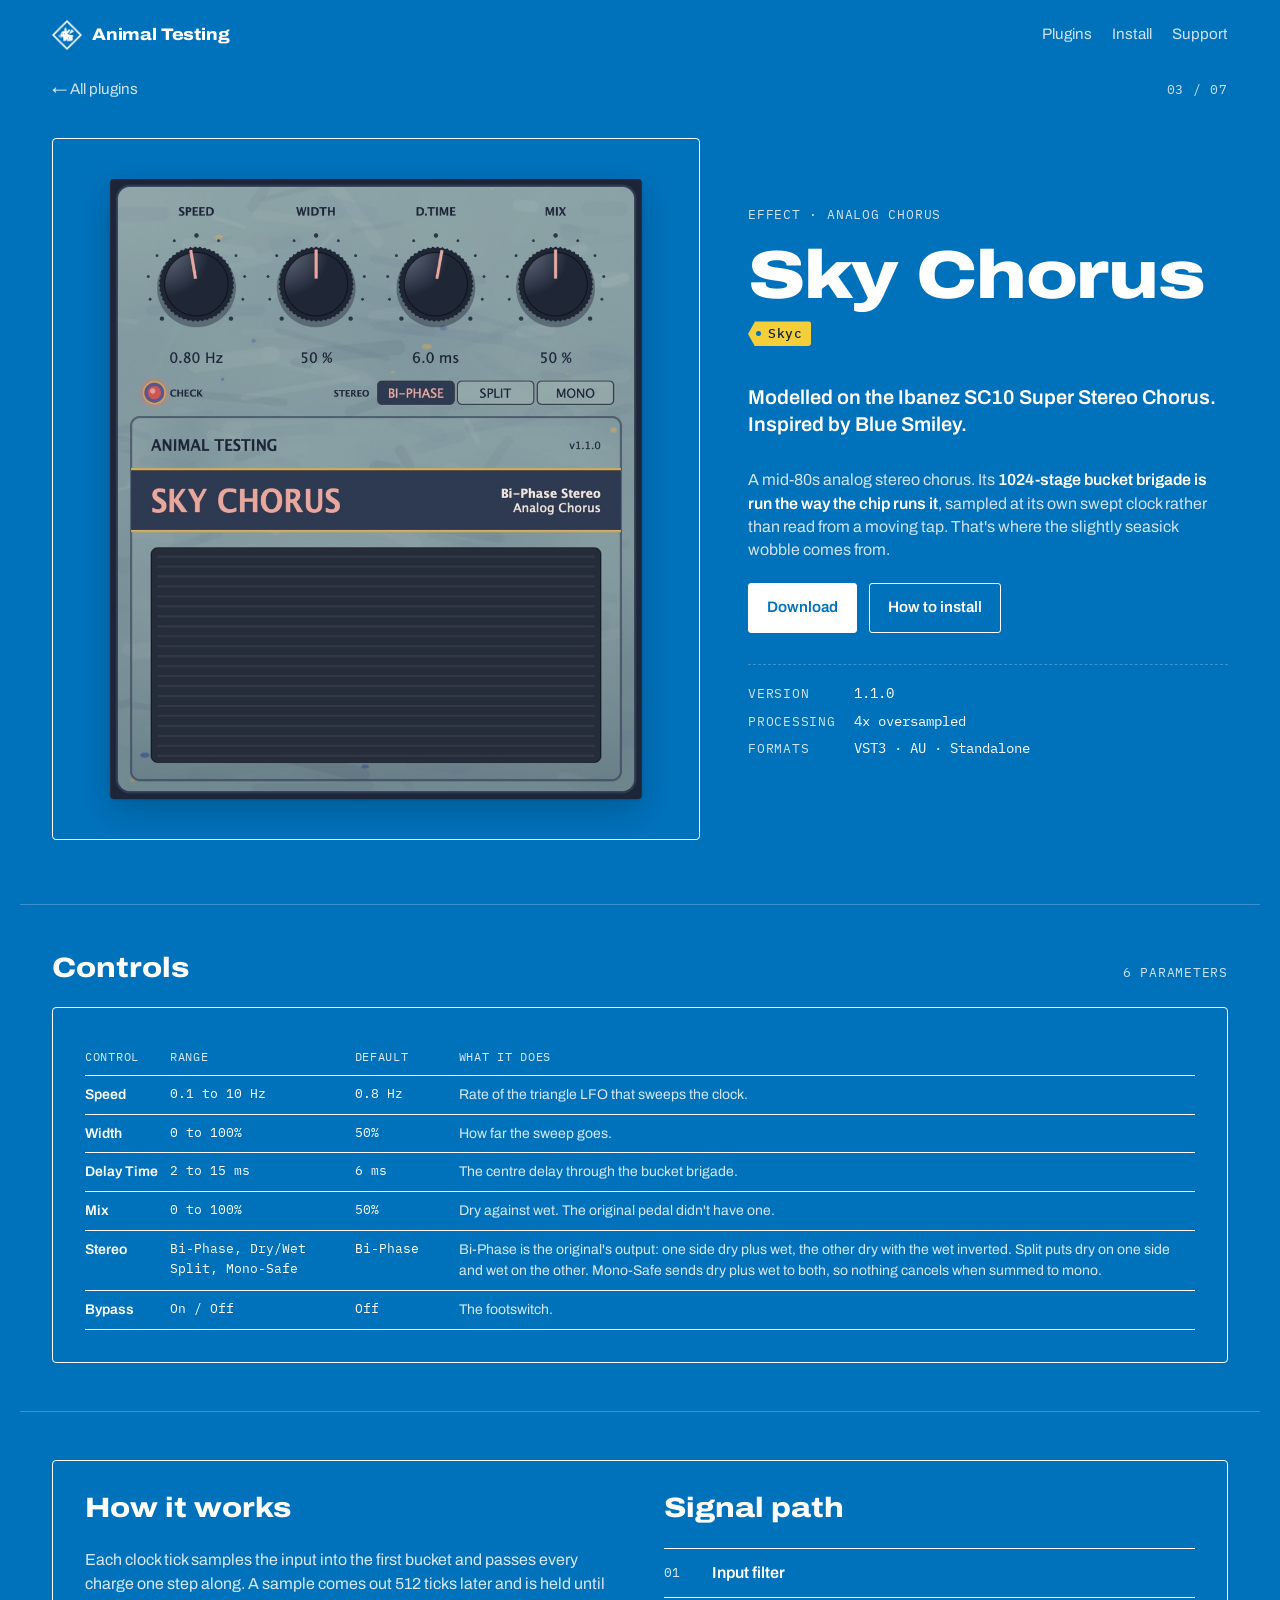
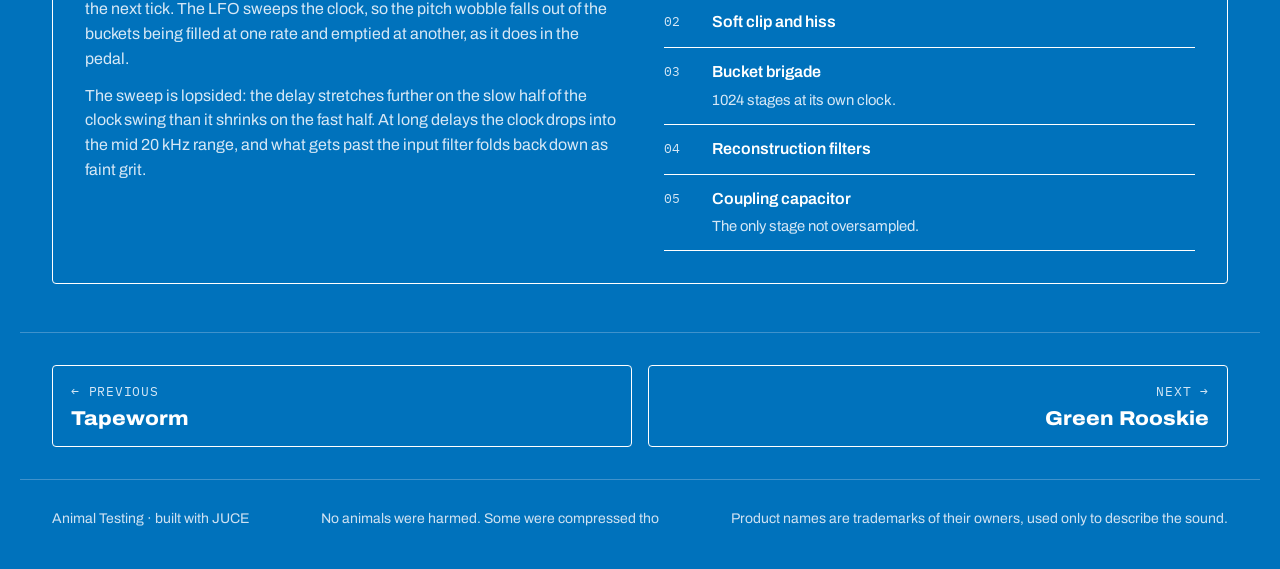
==== site/bird-chorus/index.html @ c9ccf4dd "Website: blue cards with white text and white outlines" ====
<!doctype html>
<html lang="en">
<head>
<meta charset="utf-8">
<meta name="viewport" content="width=device-width, initial-scale=1, viewport-fit=cover">
<title>Sky Chorus · Animal Testing</title>
<meta name="description" content="AT Sky Chorus: Modelled on the Ibanez SC10 Super Stereo Chorus. Inspired by Blue Smiley. VST3 · AU · Standalone for macOS and Windows.">
<meta name="theme-color" content="#0072bc">
<link rel="preconnect" href="https://fonts.googleapis.com">
<link rel="preconnect" href="https://fonts.gstatic.com" crossorigin>
<link rel="stylesheet" href="https://fonts.googleapis.com/css2?family=Archivo:wdth,wght@62..125,400..900&family=IBM+Plex+Mono:wght@400;500&display=swap">
<link rel="stylesheet" href="../style.css">
</head>
<body>

<div class="wrap top">
  <a class="wordmark" href="../">
    <span class="mark" aria-hidden="true"></span>
    Animal Testing
  </a>
  <nav aria-label="Site">
    <a href="../#plugins">Plugins</a>
    <a href="../#install">Install</a>
    <a href="../support/">Support</a>
  </nav>
</div>

<div class="wrap crumbs">
  <a href="../#plugins">← All plugins</a>
  <span class="label">03 / 07</span>
</div>

<main>
<header class="wrap plug-hero">
  <div class="plug-shot"><img src="../img/skychorus.jpg" alt="AT Sky Chorus pedal"></div>
  <div class="plug-intro">
    <span class="label">Effect · Analog chorus</span>
    <div class="title-row"><h1>Sky Chorus</h1><span class="tag" title="Plugin code">Skyc</span></div>
    <p class="desc">Modelled on the Ibanez SC10 Super Stereo Chorus. Inspired by Blue Smiley.</p>
    <p class="lede">A mid-80s analog stereo chorus. Its <strong>1024-stage bucket brigade is run the way the chip runs it</strong>, sampled at its own swept clock rather than read from a moving tap. That's where the slightly seasick wobble comes from.</p>
    <div class="actions">
      <a class="btn primary" href="https://github.com/DoveCharles/AnimalTestingVST/releases/latest">Download</a>
      <a class="btn ghost" href="../#install">How to install</a>
    </div>
    <dl class="ledger" aria-label="At a glance">
      <dt>Version</dt><dd>1.1.0</dd>
      <dt>Processing</dt><dd>4x oversampled</dd>
      <dt>Formats</dt><dd>VST3 · AU · Standalone</dd>
    </dl>
  </div>
</header>

<section class="wrap plug-section" aria-labelledby="controls-title">
  <div class="section-head">
    <h2 id="controls-title">Controls</h2>
    <span class="label">6 parameters</span>
  </div>
  <div class="table-scroll plug-panel">
    <table class="controls">
      <thead><tr><th>Control</th><th>Range</th><th>Default</th><th>What it does</th></tr></thead>
      <tbody>
        <tr><td>Speed</td><td class="val">0.1 to 10 Hz</td><td class="val">0.8 Hz</td><td>Rate of the triangle LFO that sweeps the clock.</td></tr>
        <tr><td>Width</td><td class="val">0 to 100%</td><td class="val">50%</td><td>How far the sweep goes.</td></tr>
        <tr><td>Delay Time</td><td class="val">2 to 15 ms</td><td class="val">6 ms</td><td>The centre delay through the bucket brigade.</td></tr>
        <tr><td>Mix</td><td class="val">0 to 100%</td><td class="val">50%</td><td>Dry against wet. The original pedal didn't have one.</td></tr>
        <tr><td>Stereo</td><td class="val">Bi-Phase, Dry/Wet Split, Mono-Safe</td><td class="val">Bi-Phase</td><td>Bi-Phase is the original's output: one side dry plus wet, the other dry with the wet inverted. Split puts dry on one side and wet on the other. Mono-Safe sends dry plus wet to both, so nothing cancels when summed to mono.</td></tr>
        <tr><td>Bypass</td><td class="val">On / Off</td><td class="val">Off</td><td>The footswitch.</td></tr>
      </tbody>
    </table>
  </div>
</section>

<section class="wrap plug-section" aria-labelledby="how-title">
  <div class="inside plug-panel">
    <div>
      <div class="section-head"><h2 id="how-title">How it works</h2></div>
      <p>Each clock tick samples the input into the first bucket and passes every charge one step along. A sample comes out 512 ticks later and is held until the next tick. The LFO sweeps the clock, so the pitch wobble falls out of the buckets being filled at one rate and emptied at another, as it does in the pedal.</p>
      <p>The sweep is lopsided: the delay stretches further on the slow half of the clock swing than it shrinks on the fast half. At long delays the clock drops into the mid 20 kHz range, and what gets past the input filter folds back down as faint grit.</p>
    </div>
    <div>
      <div class="section-head"><h2>Signal path</h2></div>
      <ol class="chain">
        <li><b>Input filter</b></li>
        <li><b>Soft clip and hiss</b></li>
        <li><b>Bucket brigade</b><span>1024 stages at its own clock.</span></li>
        <li><b>Reconstruction filters</b></li>
        <li><b>Coupling capacitor</b><span>The only stage not oversampled.</span></li>
      </ol>
    </div>
  </div>
</section>
</main>

<nav class="wrap pager" aria-label="More plugins">
  <a class="prev" href="../tapeworm/"><span class="label">← Previous</span><strong>Tapeworm</strong></a>
  <a class="next" href="../green-rooskie/"><span class="label">Next →</span><strong>Green Rooskie</strong></a>
</nav>

<footer class="wrap page-foot">
  <span>Animal Testing · built with JUCE</span>
  <span>No animals were harmed. Some were compressed tho</span>
  <span>Product names are trademarks of their owners, used only to describe the sound.</span>
</footer>
</body>
</html>
---- site/style.css ----
/* Layout: a specimen catalogue. Left-set masthead, a sticky filter rail, then a grid of tagged
   specimen cards (the editor in a well, the plugin code on a punched tag), then install notes. */
:root {
  /* Road-sign blue with white lettering, after the band's sign. One scheme in light and dark. */
  --paper: #0072bc;
  --card: #0066a9;
  --well: #00548c;
  --ink: #ffffff;
  --muted: #cfe2f2;
  --line: #3f92cc;
  --tag: #f4cf3a;
  --tag-ink: #0d2233;
  --focus: #ffd84a;

  /* Cards are outlined in white on the same blue, like the panels of a road sign */
  --night-card: #0072bc;
  --night-well: #0072bc;
  --night-ink: #ffffff;
  --night-muted: #d6e8f6;
  --night-line: #ffffff;

  --display: "Archivo", "Helvetica Neue", Arial, sans-serif;
  --body: "Archivo", "Helvetica Neue", Arial, sans-serif;
  --mono: "IBM Plex Mono", ui-monospace, "SF Mono", Menlo, monospace;

  --step--1: 0.8125rem;
  --step-0: 1rem;
  --step-1: 1.25rem;
  --step-2: 1.75rem;
  --step-3: clamp(2.5rem, 7vw, 5.5rem);

  --max: 1240px;
  color-scheme: dark;
}
*, *::before, *::after { box-sizing: border-box; }
html { scroll-behavior: smooth; }
@media (prefers-reduced-motion: reduce) { html { scroll-behavior: auto; } * { transition: none !important; } }
body {
  margin: 0;
  background: var(--paper);
  color: var(--ink);
  font: 400 var(--step-0)/1.55 var(--body);
  -webkit-font-smoothing: antialiased;
}
body::before {
  content: ""; position: fixed; inset: 0 0 auto; height: env(safe-area-inset-top, 0px);
  z-index: 10; background: var(--paper);
}
img { max-width: 100%; display: block; }
a { color: inherit; }
:focus-visible { outline: 2px solid var(--focus); outline-offset: 3px; border-radius: 2px; }
h1, h2, h3 { text-wrap: balance; margin: 0; }
p { margin: 0; }

.wrap {
  max-width: var(--max);
  margin: 0 auto;
  padding-left: max(16px, env(safe-area-inset-left, 0px));
  padding-right: max(16px, env(safe-area-inset-right, 0px));
}
@media (min-width: 700px) {
  .wrap { padding-left: max(32px, env(safe-area-inset-left, 0px)); padding-right: max(32px, env(safe-area-inset-right, 0px)); }
}

.mono { font-family: var(--mono); }
.label {
  font-family: var(--mono); font-size: var(--step--1); letter-spacing: 0.06em;
  text-transform: uppercase; color: var(--muted);
}

/* Masthead */
.top { padding-block: 20px; display: flex; align-items: center; justify-content: space-between; gap: 16px; flex-wrap: wrap; }
.wordmark {
  font-family: var(--display); font-weight: 800; font-stretch: 112%;
  letter-spacing: -0.01em; text-decoration: none; font-size: 1.05rem;
  display: inline-flex; align-items: center; gap: 10px;
}
/* The band symbol: a white-on-clear PNG used as a mask, so it takes the ink colour in either theme */
.wordmark .mark {
  width: 30px; height: 30px; flex: none; background: currentColor;
  -webkit-mask: url(img/symbol.png) center / contain no-repeat; mask: url(img/symbol.png) center / contain no-repeat;
}
.top nav { display: flex; gap: 20px; font-size: 0.95rem; }
.top nav a { text-decoration: none; color: var(--muted); }
.top nav a:hover { color: var(--ink); }

.hero { padding-block: 48px 40px; display: grid; gap: 28px; border-bottom: 1px solid var(--line); }
@media (min-width: 900px) { .hero { grid-template-columns: 1fr 340px; align-items: end; padding-block: 72px 48px; } }
.hero h1 {
  font-family: var(--display); font-size: var(--step-3); line-height: 0.92;
  font-weight: 850; font-stretch: 125%; letter-spacing: -0.02em;
}
.hero h1 span { display: block; font-stretch: 62%; font-weight: 500; letter-spacing: 0; }
.hero .lede { margin-top: 24px; max-width: 34em; font-size: var(--step-1); line-height: 1.45; color: var(--muted); }
.hero .lede strong { color: var(--ink); font-weight: 600; }
.actions { display: flex; flex-wrap: wrap; gap: 12px; margin-top: 28px; }
.btn {
  display: inline-flex; align-items: center; gap: 8px; padding: 12px 18px; border-radius: 3px;
  font-weight: 600; text-decoration: none; border: 1px solid var(--ink); font-size: 0.95rem;
}
.btn.primary { background: var(--ink); color: var(--paper); }
.btn.primary:hover { background: transparent; color: var(--ink); }
.btn.ghost:hover { background: var(--ink); color: var(--paper); }

.ledger { display: grid; grid-template-columns: auto 1fr; gap: 6px 18px; font-family: var(--mono); font-size: 0.85rem; align-self: end; }
.ledger dt { color: var(--muted); text-transform: uppercase; letter-spacing: 0.06em; font-size: var(--step--1); padding-top: 1px; }
.ledger dd { margin: 0; font-variant-numeric: tabular-nums; }

/* Filter rail */
.rail {
  position: sticky; top: env(safe-area-inset-top, 0px); z-index: 5;
  background: var(--paper); border-bottom: 1px solid var(--line);
}
.rail .wrap { display: flex; align-items: center; gap: 8px; padding-block: 12px; overflow-x: auto; scrollbar-width: none; }
.rail .wrap::-webkit-scrollbar { display: none; }
.chip {
  flex: none; font: 500 0.875rem/1 var(--body); color: var(--ink); background: transparent;
  border: 1px solid var(--line); border-radius: 999px; padding: 8px 14px; cursor: pointer;
}
.chip:hover { border-color: var(--ink); }
.chip[aria-pressed="true"] { background: var(--ink); color: var(--paper); border-color: var(--ink); }
.chip .n { font-family: var(--mono); font-size: 0.75rem; opacity: 0.6; margin-left: 4px; }

/* Catalogue */
.catalogue { padding-block: 40px 72px; }
.grid { display: grid; gap: 20px; grid-template-columns: repeat(auto-fill, minmax(min(100%, 340px), 1fr)); }

.specimen {
  position: relative; background: var(--card); border: 1px solid var(--line); border-radius: 4px;
  display: flex; flex-direction: column; min-width: 0; overflow: hidden;
}
.specimen .shot {
  background: var(--well); aspect-ratio: 16 / 10; max-width: 100%;
  display: flex; align-items: center; justify-content: center; padding: 18px; border-bottom: 1px solid var(--line);
}
.specimen .shot img {
  max-width: 100%; max-height: 100%; width: auto; height: auto; min-height: 0; border-radius: 3px;
  box-shadow: 0 1px 2px rgb(0 0 0 / 0.18), 0 8px 24px rgb(0 0 0 / 0.16);
}
.specimen .body { padding: 18px 20px 20px; display: flex; flex-direction: column; gap: 12px; flex: 1; }
.specimen header { display: flex; align-items: flex-start; justify-content: space-between; gap: 12px; }
.specimen h3 { font-family: var(--display); font-weight: 800; font-stretch: 110%; font-size: var(--step-1); line-height: 1.15; }
.specimen h3 small { display: block; font-family: var(--mono); font-weight: 400; font-stretch: 100%; font-size: var(--step--1); color: var(--muted); letter-spacing: 0.04em; margin-top: 4px; text-transform: uppercase; }

/* The punched specimen tag carrying the plugin's four-letter code */
.tag {
  flex: none; position: relative; background: var(--tag); color: var(--tag-ink);
  font: 500 0.8125rem/1 var(--mono); letter-spacing: 0.04em;
  padding: 6px 9px 6px 20px; border-radius: 2px 3px 3px 2px;
  clip-path: polygon(7px 0, 100% 0, 100% 100%, 7px 100%, 0 50%);
}
.tag::before {
  content: ""; position: absolute; left: 8px; top: 50%; width: 5px; height: 5px; margin-top: -2.5px;
  border-radius: 50%; background: var(--card);
}

.specimen .what { color: var(--ink); }
/* The whole card links to the plugin's page through its title */
.specimen h3 a { text-decoration: none; }
.specimen h3 a::after { content: ""; position: absolute; inset: 0; z-index: 1; }
.specimen h3 a:focus-visible { outline: none; }
.specimen:has(h3 a:focus-visible) { outline: 2px solid var(--focus); outline-offset: 3px; }
.specimen:hover { border-color: var(--ink); }
.specimen:hover h3 a { text-decoration: underline; text-underline-offset: 3px; text-decoration-thickness: 2px; }
.specimen .more { font-family: var(--mono); font-size: 0.75rem; color: var(--ink); margin-left: auto; }
.specimen ul { margin: 0; padding: 0; list-style: none; display: grid; gap: 6px; font-size: 0.9rem; color: var(--muted); }
.specimen li { padding-left: 16px; position: relative; }
.specimen li::before { content: ""; position: absolute; left: 0; top: 0.7em; width: 7px; height: 1px; background: var(--muted); }
.specimen footer {
  margin-top: auto; padding-top: 12px; border-top: 1px dashed var(--line);
  display: flex; flex-wrap: wrap; gap: 4px 16px; font-family: var(--mono); font-size: 0.75rem; color: var(--muted);
  font-variant-numeric: tabular-nums;
}
.empty { color: var(--muted); padding-block: 40px; }

/* Install */
.section-head { display: flex; align-items: baseline; justify-content: space-between; gap: 16px; flex-wrap: wrap; margin-bottom: 24px; }
.section-head h2 { font-family: var(--display); font-weight: 800; font-stretch: 115%; font-size: var(--step-2); line-height: 1.1; }
.install { border-top: 1px solid var(--line); padding-block: 56px 72px; }
.steps { display: grid; gap: 28px; }
@media (min-width: 900px) { .steps { grid-template-columns: repeat(3, 1fr); gap: 32px; } }
.step { display: grid; gap: 10px; align-content: start; min-width: 0; }
.step h3 { font-size: 1.05rem; font-weight: 700; display: flex; gap: 10px; align-items: baseline; }
.step h3 .mono { font-size: 0.8rem; color: var(--muted); font-weight: 400; }
.step p { color: var(--muted); max-width: 38em; }
.step p strong { color: var(--ink); font-weight: 600; }

.table-scroll { overflow-x: auto; }
table { border-collapse: collapse; width: 100%; font-size: 0.875rem; }
th, td { text-align: left; padding: 8px 12px 8px 0; border-bottom: 1px solid var(--line); vertical-align: top; }
th { font-family: var(--mono); font-weight: 400; font-size: 0.75rem; letter-spacing: 0.06em; text-transform: uppercase; color: var(--muted); }
td code, .cmd code { font-family: var(--mono); font-size: 0.8125rem; word-break: break-all; }

.cmd {
  display: flex; align-items: stretch; border: 1px solid var(--line); border-radius: 3px; background: var(--card); min-width: 0;
}
.cmd code { flex: 1; padding: 10px 12px; overflow-x: auto; white-space: nowrap; word-break: normal; min-width: 0; }
.cmd button {
  flex: none; border: 0; border-left: 1px solid var(--line); background: transparent; color: var(--ink);
  font: 500 0.8125rem var(--body); padding: 0 14px; cursor: pointer;
}
.cmd button:hover { background: var(--well); }

.page-foot { border-top: 1px solid var(--line); padding-block: 28px 40px; display: flex; flex-wrap: wrap; gap: 8px 24px; justify-content: space-between; color: var(--muted); font-size: 0.875rem; }

/* Plugin pages: the editor large in a well beside the name, controls as a table, then how it works */
.crumbs { display: flex; justify-content: space-between; align-items: baseline; gap: 16px; padding-block: 8px 0; }
.crumbs a { color: var(--muted); text-decoration: none; font-size: 0.95rem; }
.crumbs a:hover { color: var(--ink); }

.plug-hero { display: grid; gap: 32px; padding-block: 28px 48px; border-bottom: 1px solid var(--line); }
@media (min-width: 960px) { .plug-hero { grid-template-columns: minmax(0, 1.35fr) minmax(0, 1fr); gap: 48px; align-items: center; padding-block: 36px 64px; } }
.plug-shot {
  background: var(--well); border: 1px solid var(--line); border-radius: 4px; padding: clamp(16px, 4vw, 40px);
  display: flex; align-items: center; justify-content: center; min-width: 0;
}
.plug-shot img {
  max-width: 100%; max-height: min(70vh, 620px); width: auto; height: auto; border-radius: 4px;
  box-shadow: 0 1px 2px rgb(0 0 0 / 0.18), 0 12px 36px rgb(0 0 0 / 0.2);
}
.plug-intro { display: grid; gap: 18px; align-content: start; min-width: 0; }
.plug-intro .title-row { display: flex; align-items: center; gap: 14px; flex-wrap: wrap; }
.plug-intro h1 {
  font-family: var(--display); font-size: clamp(2.5rem, 6vw, 4.25rem); line-height: 0.95;
  font-weight: 850; font-stretch: 120%; letter-spacing: -0.02em;
}
.plug-intro .tag::before { background: var(--paper); }
.plug-intro .desc { font-size: var(--step-1); line-height: 1.35; font-weight: 600; max-width: 30em; margin-top: 20px; }
.plug-intro .lede { margin-top: 12px; font-size: 1rem; line-height: 1.45; color: var(--muted); max-width: 32em; }
.plug-intro .lede strong { color: var(--ink); font-weight: 600; }
.plug-intro .actions { margin-top: 4px; }
.plug-intro .ledger { padding-top: 18px; border-top: 1px dashed var(--line); }

.plug-section { padding-block: 48px; border-bottom: 1px solid var(--line); }
.controls td:first-child { font-weight: 600; white-space: nowrap; }
.controls td.val { font-family: var(--mono); font-size: 0.8125rem; font-variant-numeric: tabular-nums; }
.controls td:last-child { color: var(--muted); min-width: 16em; }
.controls td.val { min-width: 8em; }
@media (max-width: 640px) {
  .controls thead { display: none; }
  .controls, .controls tbody, .controls tr, .controls td { display: block; }
  .controls tr { display: grid; grid-template-columns: auto auto 1fr; column-gap: 12px; padding: 12px 0; border-bottom: 1px solid var(--line); }
  .controls td { border: 0; padding: 0; min-width: 0 !important; }
  .controls td:first-child { grid-column: 1 / -1; margin-bottom: 4px; }
  .controls td.val + td.val::before { content: "default "; color: var(--muted); }
  .controls td:last-child { grid-column: 1 / -1; margin-top: 6px; }
}

.inside { display: grid; gap: 28px; }
@media (min-width: 900px) { .inside { grid-template-columns: minmax(0, 1fr) minmax(0, 1fr); gap: 48px; } }
.inside p { color: var(--muted); max-width: 38em; }
.inside p + p { margin-top: 12px; }
.chain { margin: 0; padding: 0; list-style: none; display: grid; gap: 0; counter-reset: stage; }
.chain li {
  counter-increment: stage; display: grid; grid-template-columns: 2.25em 1fr; gap: 4px 12px;
  padding: 12px 0; border-top: 1px solid var(--line);
}
.chain li:last-child { border-bottom: 1px solid var(--line); }
.chain li::before { content: counter(stage, decimal-leading-zero); font-family: var(--mono); font-size: 0.8125rem; color: var(--muted); padding-top: 2px; }
.chain b { font-weight: 600; }
.chain span { grid-column: 2; color: var(--muted); font-size: 0.925rem; }

.pager { display: grid; grid-template-columns: 1fr 1fr; gap: 16px; padding-block: 32px; }
.pager a {
  display: grid; gap: 4px; padding: 16px 18px; border: 1px solid var(--line); border-radius: 4px;
  text-decoration: none; background: var(--card); min-width: 0;
}
.pager a:hover { border-color: var(--ink); }
.pager a.next { text-align: right; grid-column: 2; }
.pager strong { font-family: var(--display); font-weight: 800; font-stretch: 110%; font-size: var(--step-1); line-height: 1.15; }

/* Dark surfaces: same tokens, night values, so everything inside them reads quietly */
.specimen, .plug-shot, .pager a, .cmd, .plug-panel {
  --card: var(--night-card); --well: var(--night-well); --ink: var(--night-ink);
  --muted: var(--night-muted); --line: var(--night-line); --paper: var(--night-card);
  color: var(--ink);
}
.plug-shot { background: var(--night-well); border-color: var(--night-line); }
.plug-panel { background: var(--night-card); border: 1px solid var(--night-line); border-radius: 4px; padding: clamp(16px, 3vw, 32px); }
.specimen:hover { border-color: var(--tag); }


/* Hero formats: one panel per platform, formats as chips */
.platforms { display: grid; grid-template-columns: 1fr 1fr; gap: 12px; align-self: end; }
.platform { border: 1px solid var(--line); border-radius: 4px; padding: 16px; }
.platform h2 { font-family: var(--display); font-size: var(--step-1); font-weight: 800; font-stretch: 110%; line-height: 1.1; }
.platform p { margin: 12px 0 0; color: var(--muted); font-size: var(--step--1); line-height: 1.4; }
.fmts { list-style: none; margin: 12px 0 0; padding: 0; display: flex; flex-wrap: wrap; gap: 6px; }
.fmts li { font-family: var(--mono); font-size: var(--step--1); padding: 3px 8px; border-radius: 3px; background: var(--ink); color: var(--paper); font-weight: 500; }
@media (max-width: 380px) { .platforms { grid-template-columns: 1fr; } }

.top nav a[aria-current="page"] { color: var(--ink); }

/* Support page */
.support-hero { grid-template-columns: 1fr; }
.support-hero .lede { color: var(--ink); max-width: 36em; }
.name-note { margin: 16px 0 0; max-width: 36em; color: var(--muted); }
.anon { font-family: var(--mono); }
.support-list { padding-block: 48px 64px; }
.donors { list-style: none; margin: 0; padding: 0; counter-reset: rank; }
.donors li {
  counter-increment: rank; display: grid; grid-template-columns: 3ch 2em 1fr auto; align-items: center;
  gap: 12px; padding: 12px 0; border-bottom: 1px solid var(--line);
}
.donors li:last-child { border-bottom: 0; }
.donors li::before { content: counter(rank); font-family: var(--mono); color: var(--muted); font-size: var(--step--1); text-align: right; }
.donors .emoji { font-size: 1.5rem; line-height: 1; text-align: center; }
.donors .who { font-weight: 600; overflow-wrap: anywhere; }
.donors .animal { color: var(--muted); text-align: right; }
.donors-empty { margin: 0; color: var(--muted); }
@media (max-width: 520px) {
  .donors li { grid-template-columns: 3ch 2em 1fr; }
  .donors .animal { grid-column: 3; text-align: left; margin-top: -8px; font-size: var(--step--1); }
}
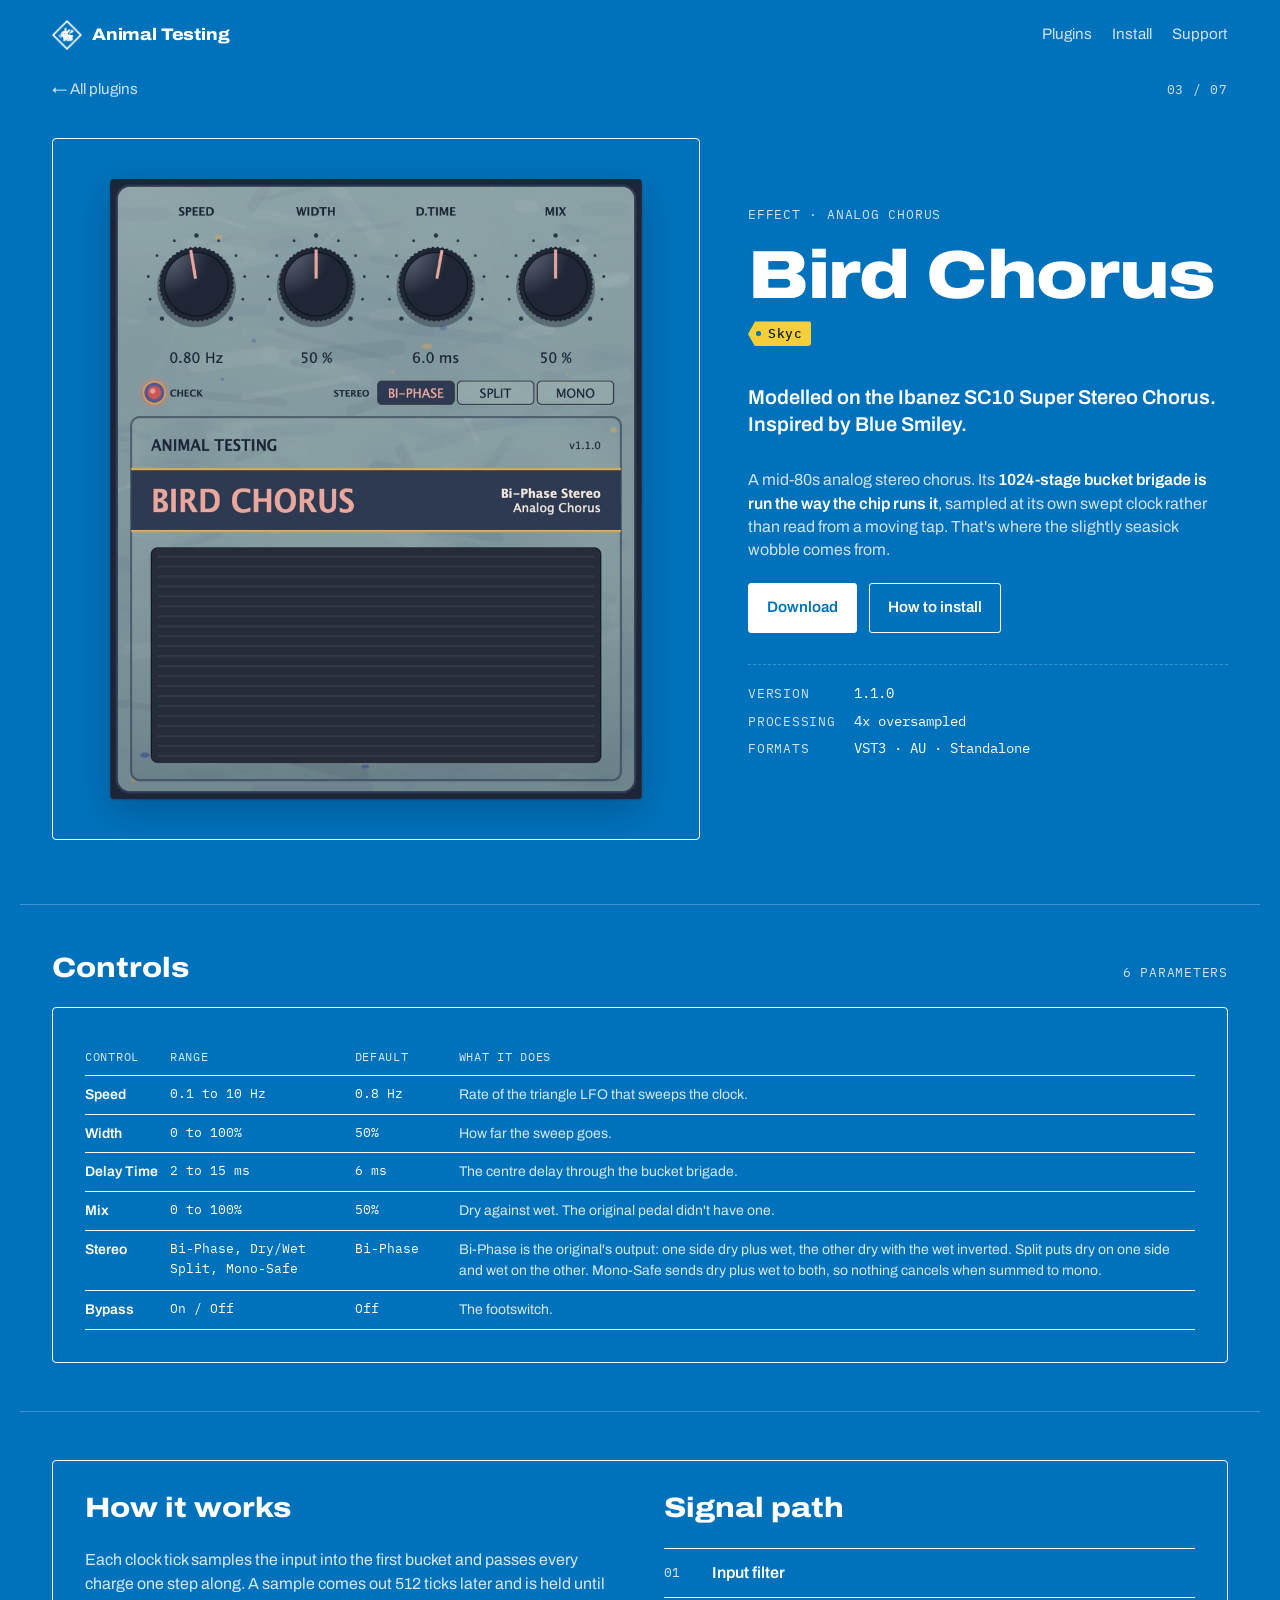
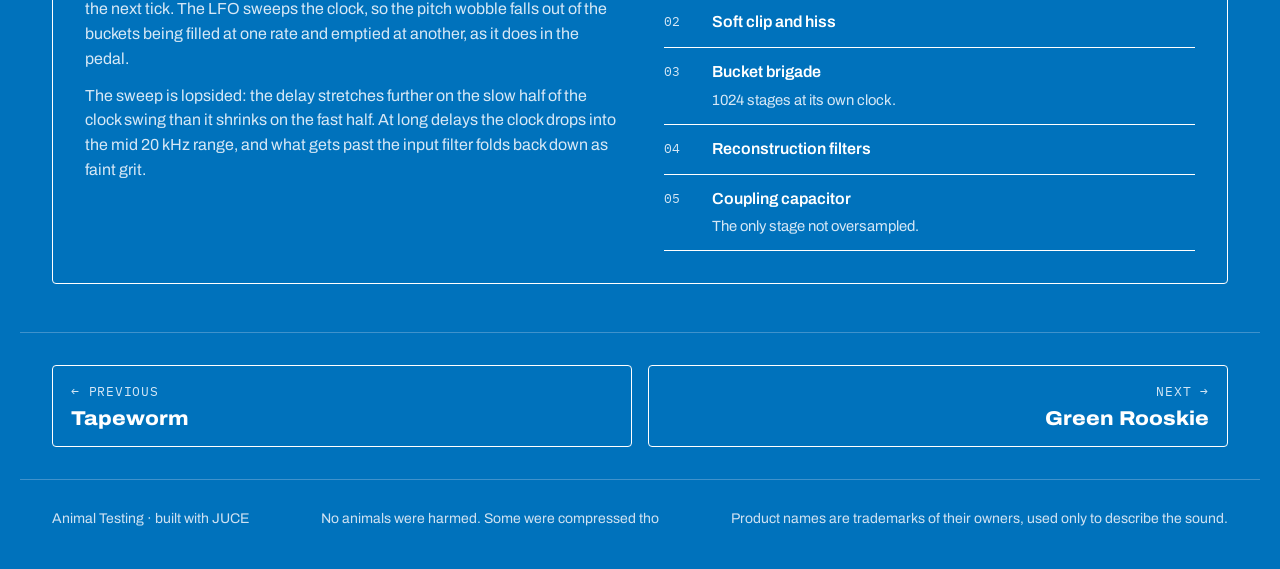
==== commit e412cf4a: "Rename Sky Chorus to Bird Chorus, keeping the Skyc plugin code" ====
--- a/site/bird-chorus/index.html
+++ b/site/bird-chorus/index.html
@@ -3,8 +3,8 @@
 <head>
 <meta charset="utf-8">
 <meta name="viewport" content="width=device-width, initial-scale=1, viewport-fit=cover">
-<title>Sky Chorus · Animal Testing</title>
-<meta name="description" content="AT Sky Chorus: Modelled on the Ibanez SC10 Super Stereo Chorus. Inspired by Blue Smiley. VST3 · AU · Standalone for macOS and Windows.">
+<title>Bird Chorus · Animal Testing</title>
+<meta name="description" content="AT Bird Chorus: Modelled on the Ibanez SC10 Super Stereo Chorus. Inspired by Blue Smiley. VST3 · AU · Standalone for macOS and Windows.">
 <meta name="theme-color" content="#0072bc">
 <link rel="preconnect" href="https://fonts.googleapis.com">
 <link rel="preconnect" href="https://fonts.gstatic.com" crossorigin>
@@ -32,10 +32,10 @@
 
 <main>
 <header class="wrap plug-hero">
-  <div class="plug-shot"><img src="../img/skychorus.jpg" alt="AT Sky Chorus pedal"></div>
+  <div class="plug-shot"><img src="../img/birdchorus.jpg" alt="AT Bird Chorus pedal"></div>
   <div class="plug-intro">
     <span class="label">Effect · Analog chorus</span>
-    <div class="title-row"><h1>Sky Chorus</h1><span class="tag" title="Plugin code">Skyc</span></div>
+    <div class="title-row"><h1>Bird Chorus</h1><span class="tag" title="Plugin code">Skyc</span></div>
     <p class="desc">Modelled on the Ibanez SC10 Super Stereo Chorus. Inspired by Blue Smiley.</p>
     <p class="lede">A mid-80s analog stereo chorus. Its <strong>1024-stage bucket brigade is run the way the chip runs it</strong>, sampled at its own swept clock rather than read from a moving tap. That's where the slightly seasick wobble comes from.</p>
     <div class="actions">
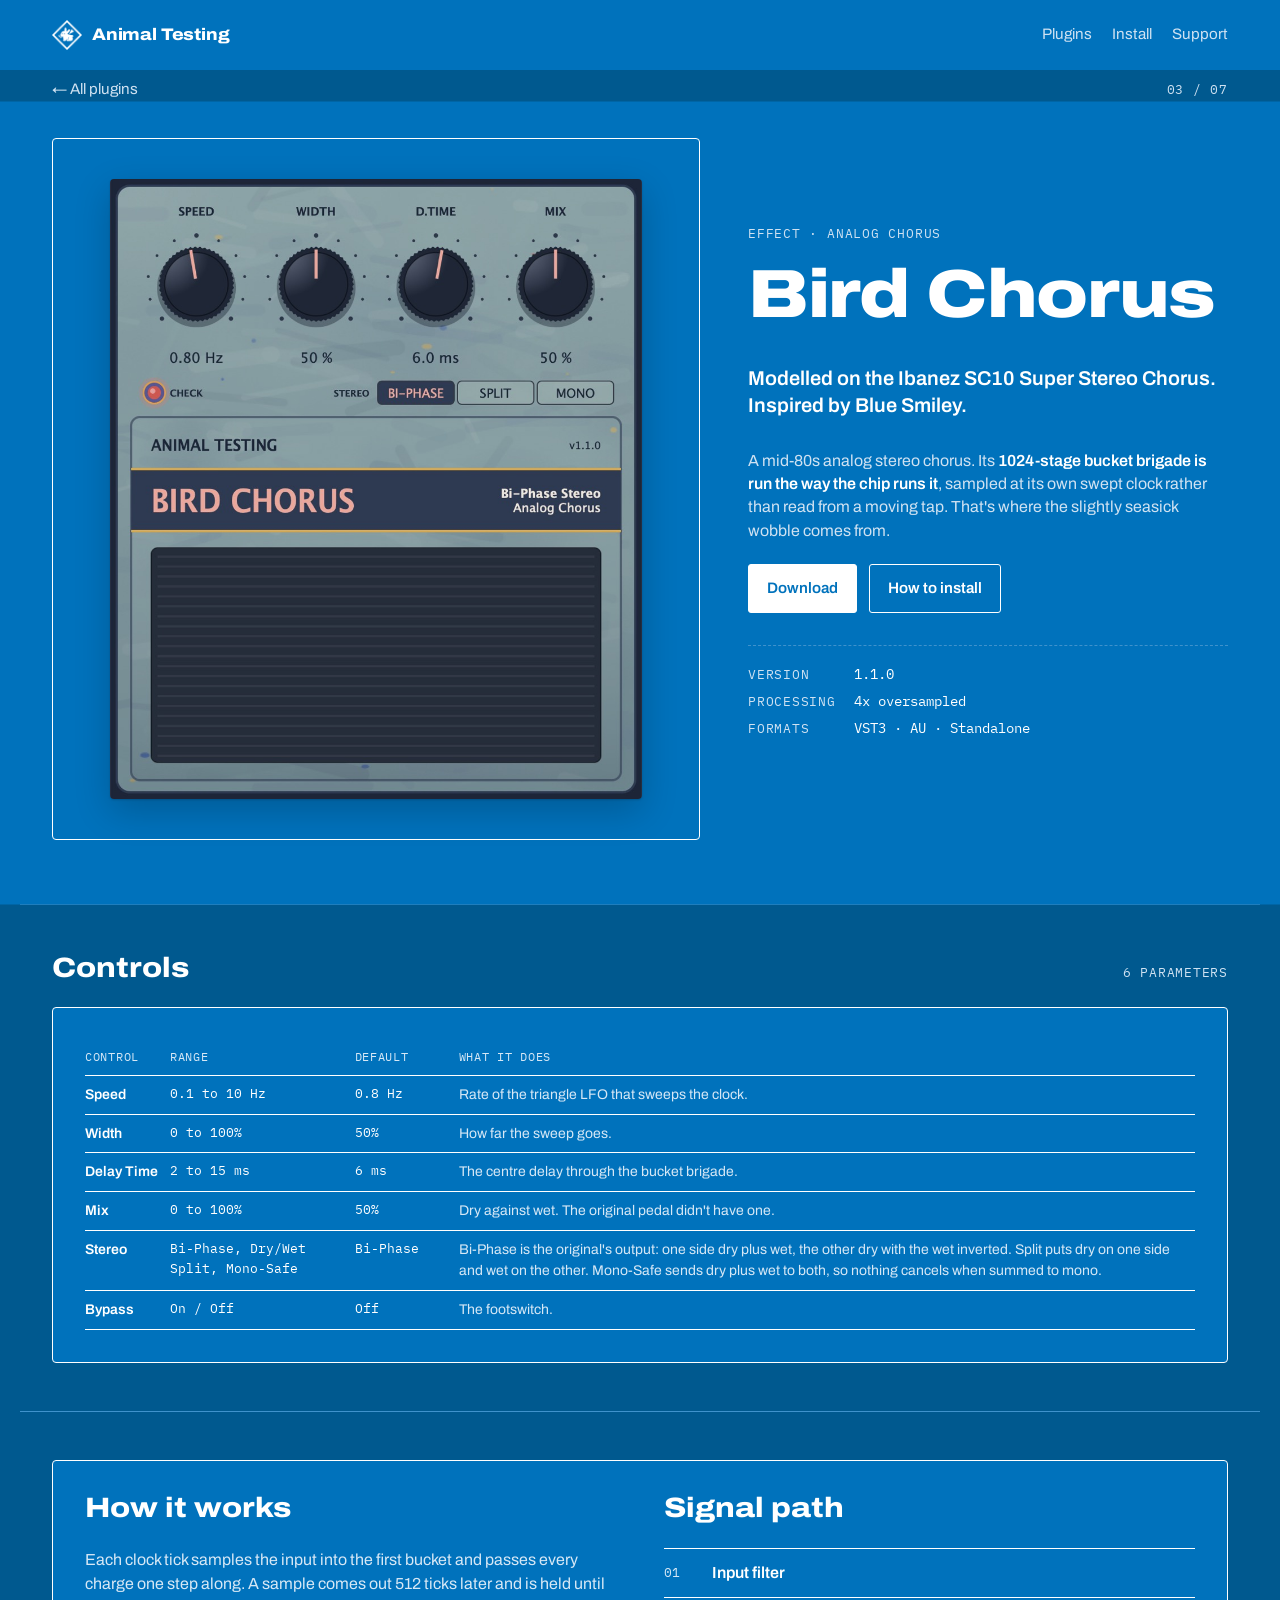
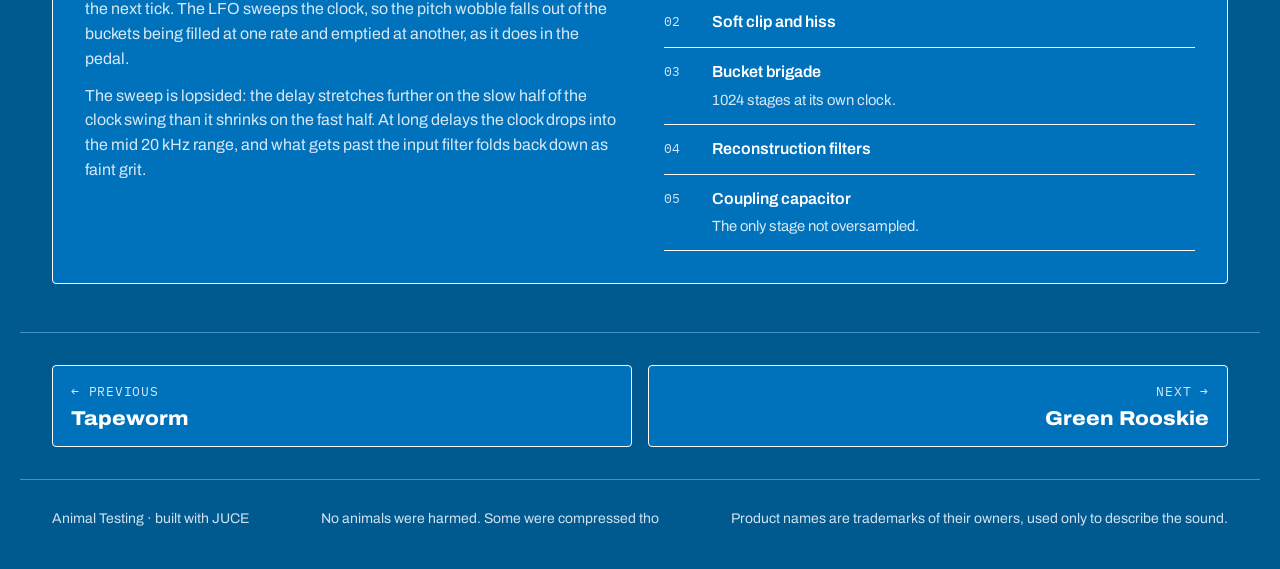
==== commit 33e54006: "Website: drop the four-letter plugin tags" ====
--- a/site/bird-chorus/index.html
+++ b/site/bird-chorus/index.html
@@ -35,7 +35,7 @@
   <div class="plug-shot"><img src="../img/birdchorus.jpg" alt="AT Bird Chorus pedal"></div>
   <div class="plug-intro">
     <span class="label">Effect · Analog chorus</span>
-    <div class="title-row"><h1>Bird Chorus</h1><span class="tag" title="Plugin code">Skyc</span></div>
+    <div class="title-row"><h1>Bird Chorus</h1></div>
     <p class="desc">Modelled on the Ibanez SC10 Super Stereo Chorus. Inspired by Blue Smiley.</p>
     <p class="lede">A mid-80s analog stereo chorus. Its <strong>1024-stage bucket brigade is run the way the chip runs it</strong>, sampled at its own swept clock rather than read from a moving tap. That's where the slightly seasick wobble comes from.</p>
     <div class="actions">
--- a/site/style.css
+++ b/site/style.css
@@ -1,5 +1,5 @@
-/* Layout: a specimen catalogue. Left-set masthead, a sticky filter rail, then a grid of tagged
-   specimen cards (the editor in a well, the plugin code on a punched tag), then install notes. */
+/* Layout: a specimen catalogue. Left-set masthead, a sticky filter rail, then a grid of
+   specimen cards (a name bar, then the editor in a well), then install notes. */
 :root {
   /* Road-sign blue with white lettering, after the band's sign. One scheme in light and dark. */
   --paper: #0072bc;
@@ -11,6 +11,7 @@
   --tag: #f4cf3a;
   --tag-ink: #0d2233;
   --focus: #ffd84a;
+  --deep: #00598f;   /* the board the cards are mounted on, below the header */
 
   /* Cards are outlined in white on the same blue, like the panels of a road sign */
   --night-card: #0072bc;
@@ -37,7 +38,7 @@
 @media (prefers-reduced-motion: reduce) { html { scroll-behavior: auto; } * { transition: none !important; } }
 body {
   margin: 0;
-  background: var(--paper);
+  background: var(--deep);
   color: var(--ink);
   font: 400 var(--step-0)/1.55 var(--body);
   -webkit-font-smoothing: antialiased;
@@ -109,7 +110,7 @@
 /* Filter rail */
 .rail {
   position: sticky; top: env(safe-area-inset-top, 0px); z-index: 5;
-  background: var(--paper); border-bottom: 1px solid var(--line);
+  background: var(--deep); border-bottom: 1px solid var(--line);
 }
 .rail .wrap { display: flex; align-items: center; gap: 8px; padding-block: 12px; overflow-x: auto; scrollbar-width: none; }
 .rail .wrap::-webkit-scrollbar { display: none; }
@@ -141,18 +142,6 @@
 .specimen header { display: flex; align-items: flex-start; justify-content: space-between; gap: 12px; }
 .specimen h3 { font-family: var(--display); font-weight: 800; font-stretch: 110%; font-size: var(--step-1); line-height: 1.15; }
 .specimen h3 small { display: block; font-family: var(--mono); font-weight: 400; font-stretch: 100%; font-size: var(--step--1); color: var(--muted); letter-spacing: 0.04em; margin-top: 4px; text-transform: uppercase; }
-
-/* The punched specimen tag carrying the plugin's four-letter code */
-.tag {
-  flex: none; position: relative; background: var(--tag); color: var(--tag-ink);
-  font: 500 0.8125rem/1 var(--mono); letter-spacing: 0.04em;
-  padding: 6px 9px 6px 20px; border-radius: 2px 3px 3px 2px;
-  clip-path: polygon(7px 0, 100% 0, 100% 100%, 7px 100%, 0 50%);
-}
-.tag::before {
-  content: ""; position: absolute; left: 8px; top: 50%; width: 5px; height: 5px; margin-top: -2.5px;
-  border-radius: 50%; background: var(--card);
-}
 
 .specimen .what { color: var(--ink); }
 /* The whole card links to the plugin's page through its title */
@@ -224,7 +213,6 @@
   font-family: var(--display); font-size: clamp(2.5rem, 6vw, 4.25rem); line-height: 0.95;
   font-weight: 850; font-stretch: 120%; letter-spacing: -0.02em;
 }
-.plug-intro .tag::before { background: var(--paper); }
 .plug-intro .desc { font-size: var(--step-1); line-height: 1.35; font-weight: 600; max-width: 30em; margin-top: 20px; }
 .plug-intro .lede { margin-top: 12px; font-size: 1rem; line-height: 1.45; color: var(--muted); max-width: 32em; }
 .plug-intro .lede strong { color: var(--ink); font-weight: 600; }
@@ -312,3 +300,12 @@
   .donors li { grid-template-columns: 3ch 2em 1fr; }
   .donors .animal { grid-column: 3; text-align: left; margin-top: -8px; font-size: var(--step--1); }
 }
+
+/* Card name bar is a white sign strip with blue lettering; the tag flips to blue */
+.specimen > header { background: #fff; color: var(--paper); padding: 14px 20px; align-items: center; border-bottom: 1px solid var(--line); }
+.specimen > header h3 small { color: var(--paper); opacity: 0.8; }
+.specimen > .body { padding-bottom: 16px; }
+.specimen > footer { margin: 0 20px; padding: 12px 0 18px; }
+
+/* The header keeps road-sign blue edge to edge; everything below sits on the deeper blue */
+.top, .hero, .plug-hero { background: var(--paper); box-shadow: 0 0 0 100vmax var(--paper); clip-path: inset(0 -100vmax); }
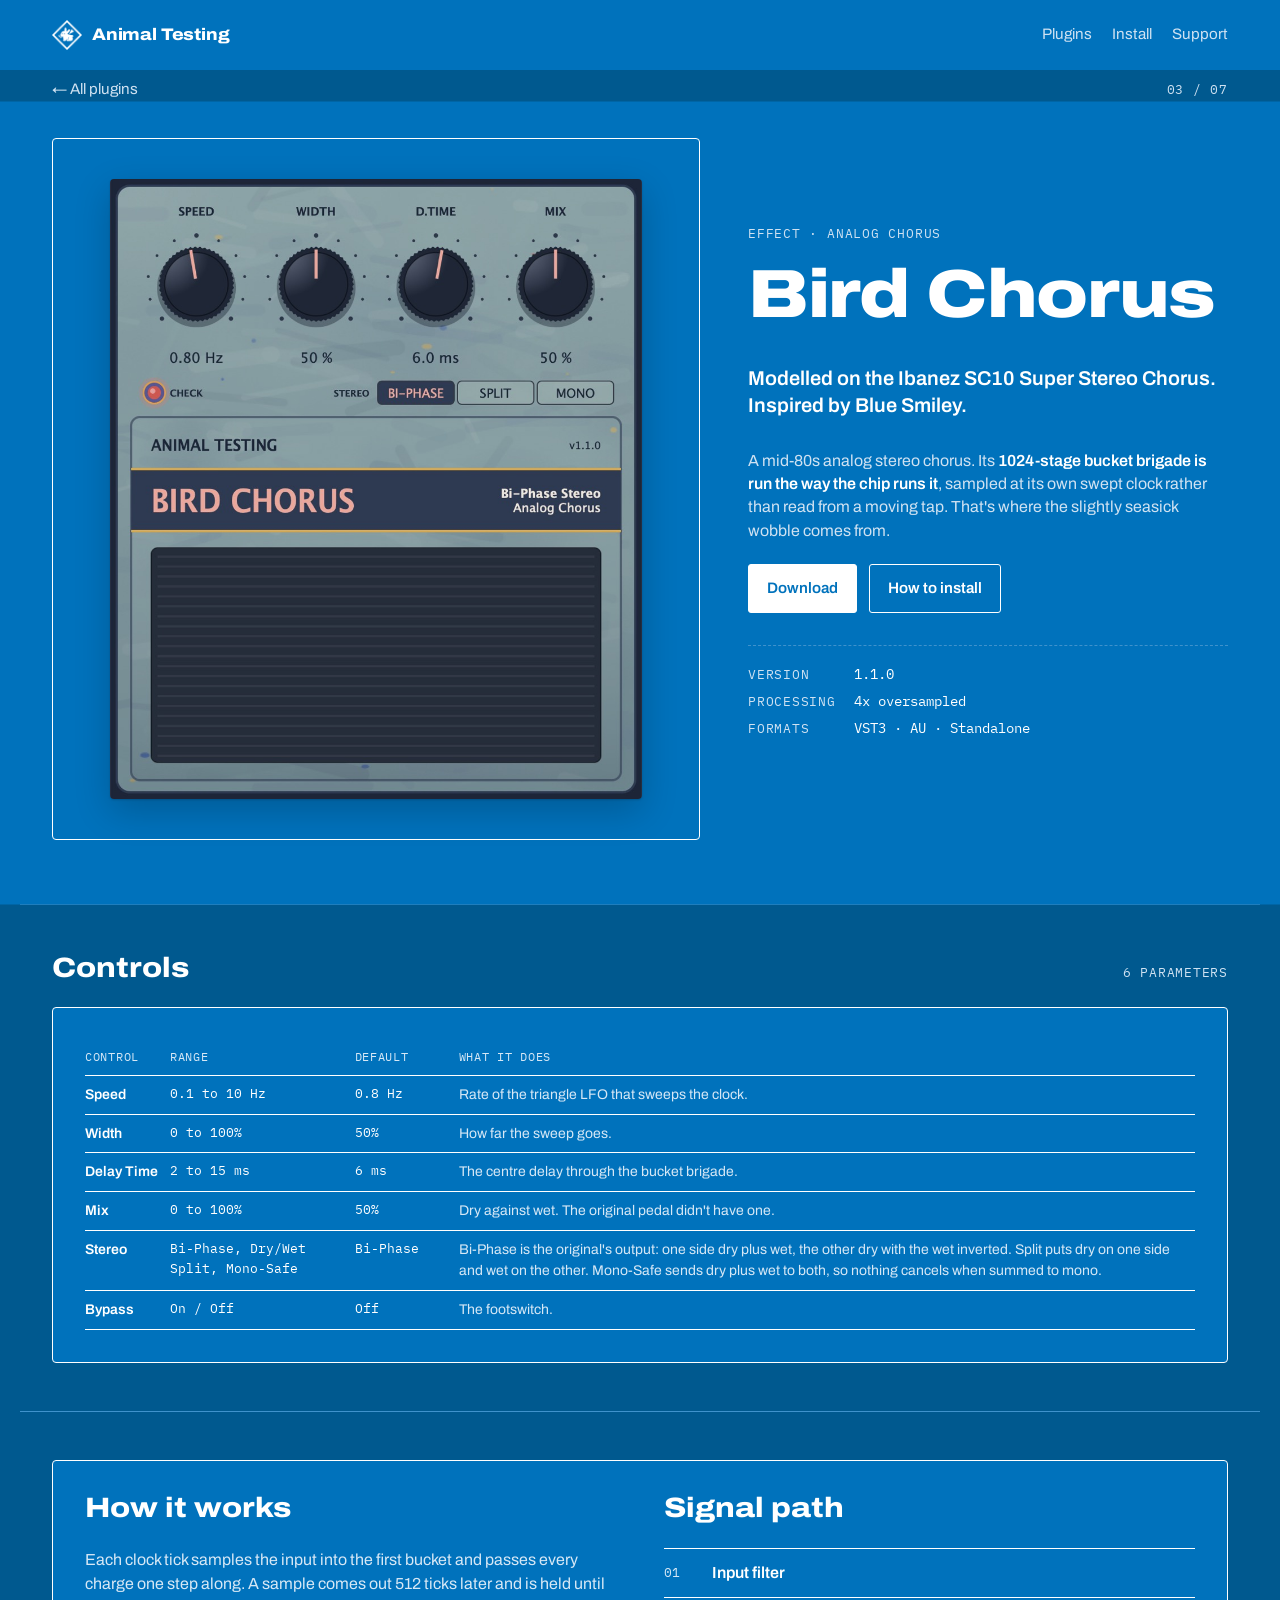
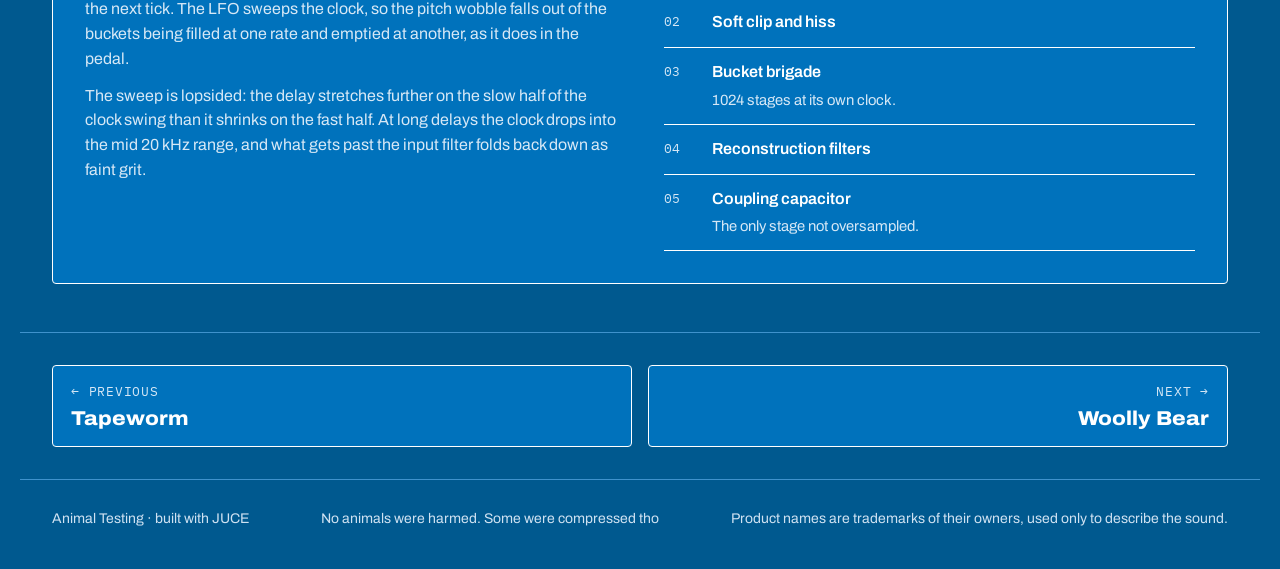
==== commit d8d051bd: "Rename Green Rooskie to Woolly Bear with a fur UI; Blue Heeler gets a one-tone heeler print Woolly B" ====
--- a/site/bird-chorus/index.html
+++ b/site/bird-chorus/index.html
@@ -93,7 +93,7 @@
 
 <nav class="wrap pager" aria-label="More plugins">
   <a class="prev" href="../tapeworm/"><span class="label">← Previous</span><strong>Tapeworm</strong></a>
-  <a class="next" href="../green-rooskie/"><span class="label">Next →</span><strong>Green Rooskie</strong></a>
+  <a class="next" href="../woolly-bear/"><span class="label">Next →</span><strong>Woolly Bear</strong></a>
 </nav>
 
 <footer class="wrap page-foot">
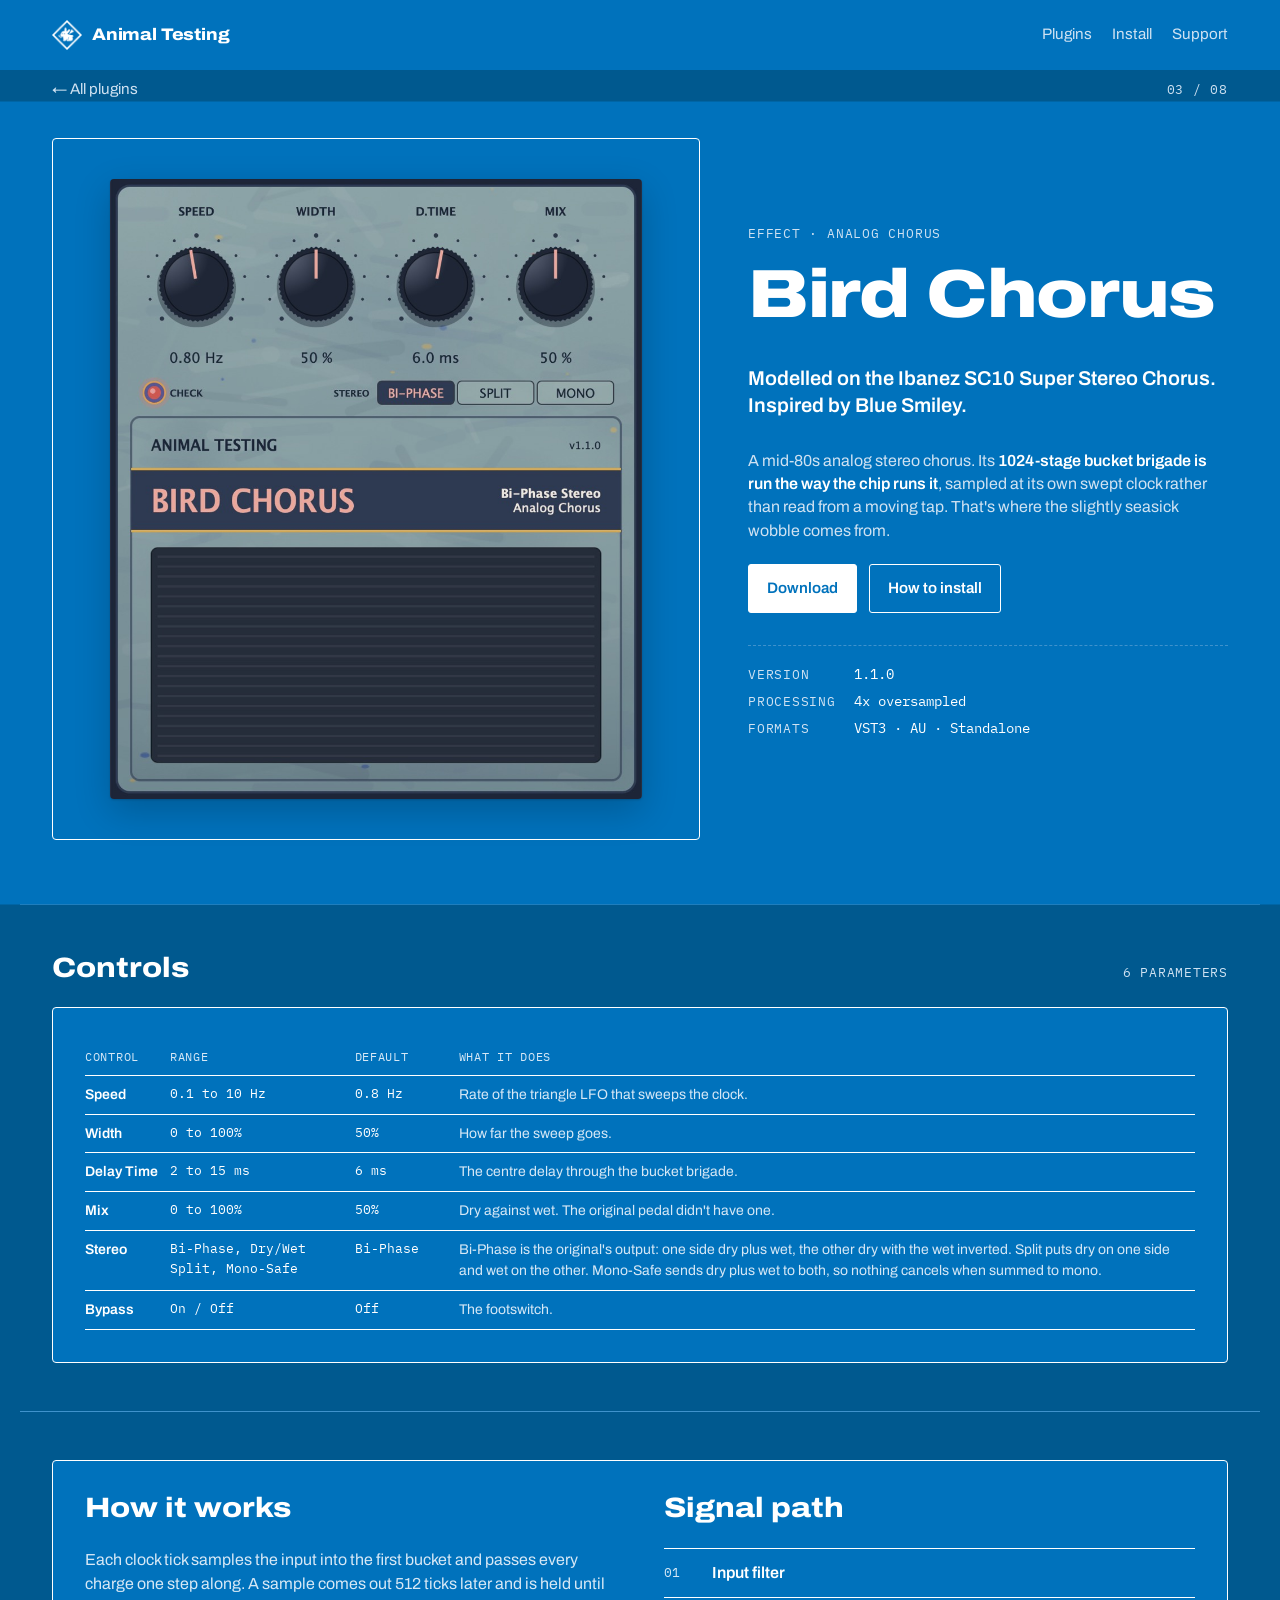
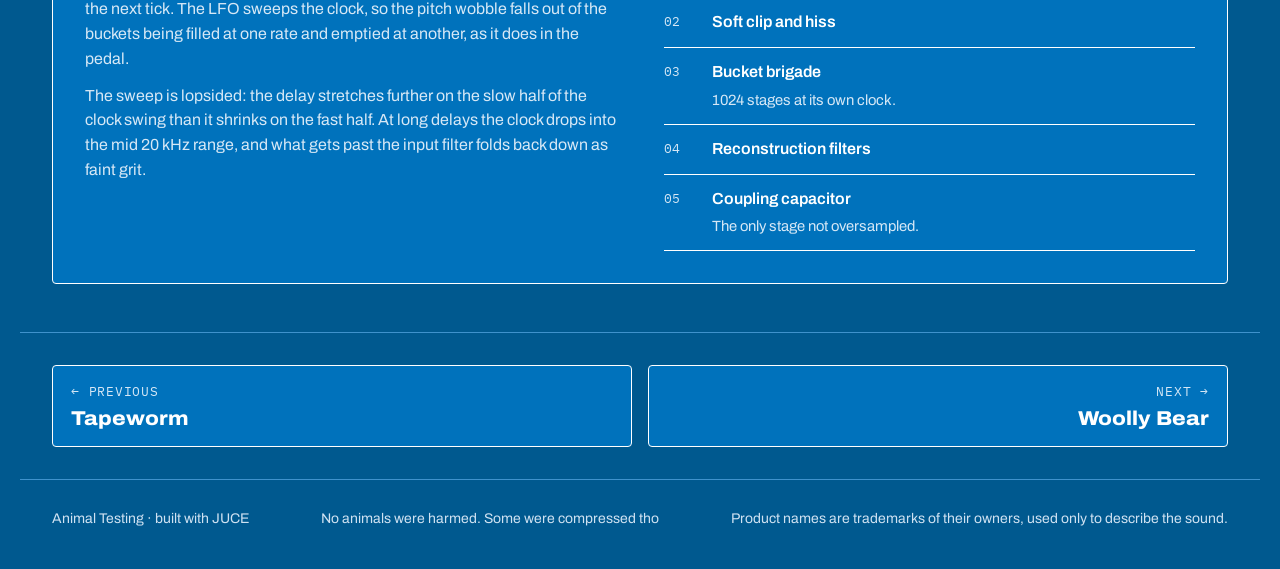
==== commit 0f763d9e: "Woolly Bear back to green, Blue Heeler back to blue; darker gingham for Tapeworm; Good Boy on the we" ====
--- a/site/bird-chorus/index.html
+++ b/site/bird-chorus/index.html
@@ -27,7 +27,7 @@
 
 <div class="wrap crumbs">
   <a href="../#plugins">← All plugins</a>
-  <span class="label">03 / 07</span>
+  <span class="label">03 / 08</span>
 </div>
 
 <main>
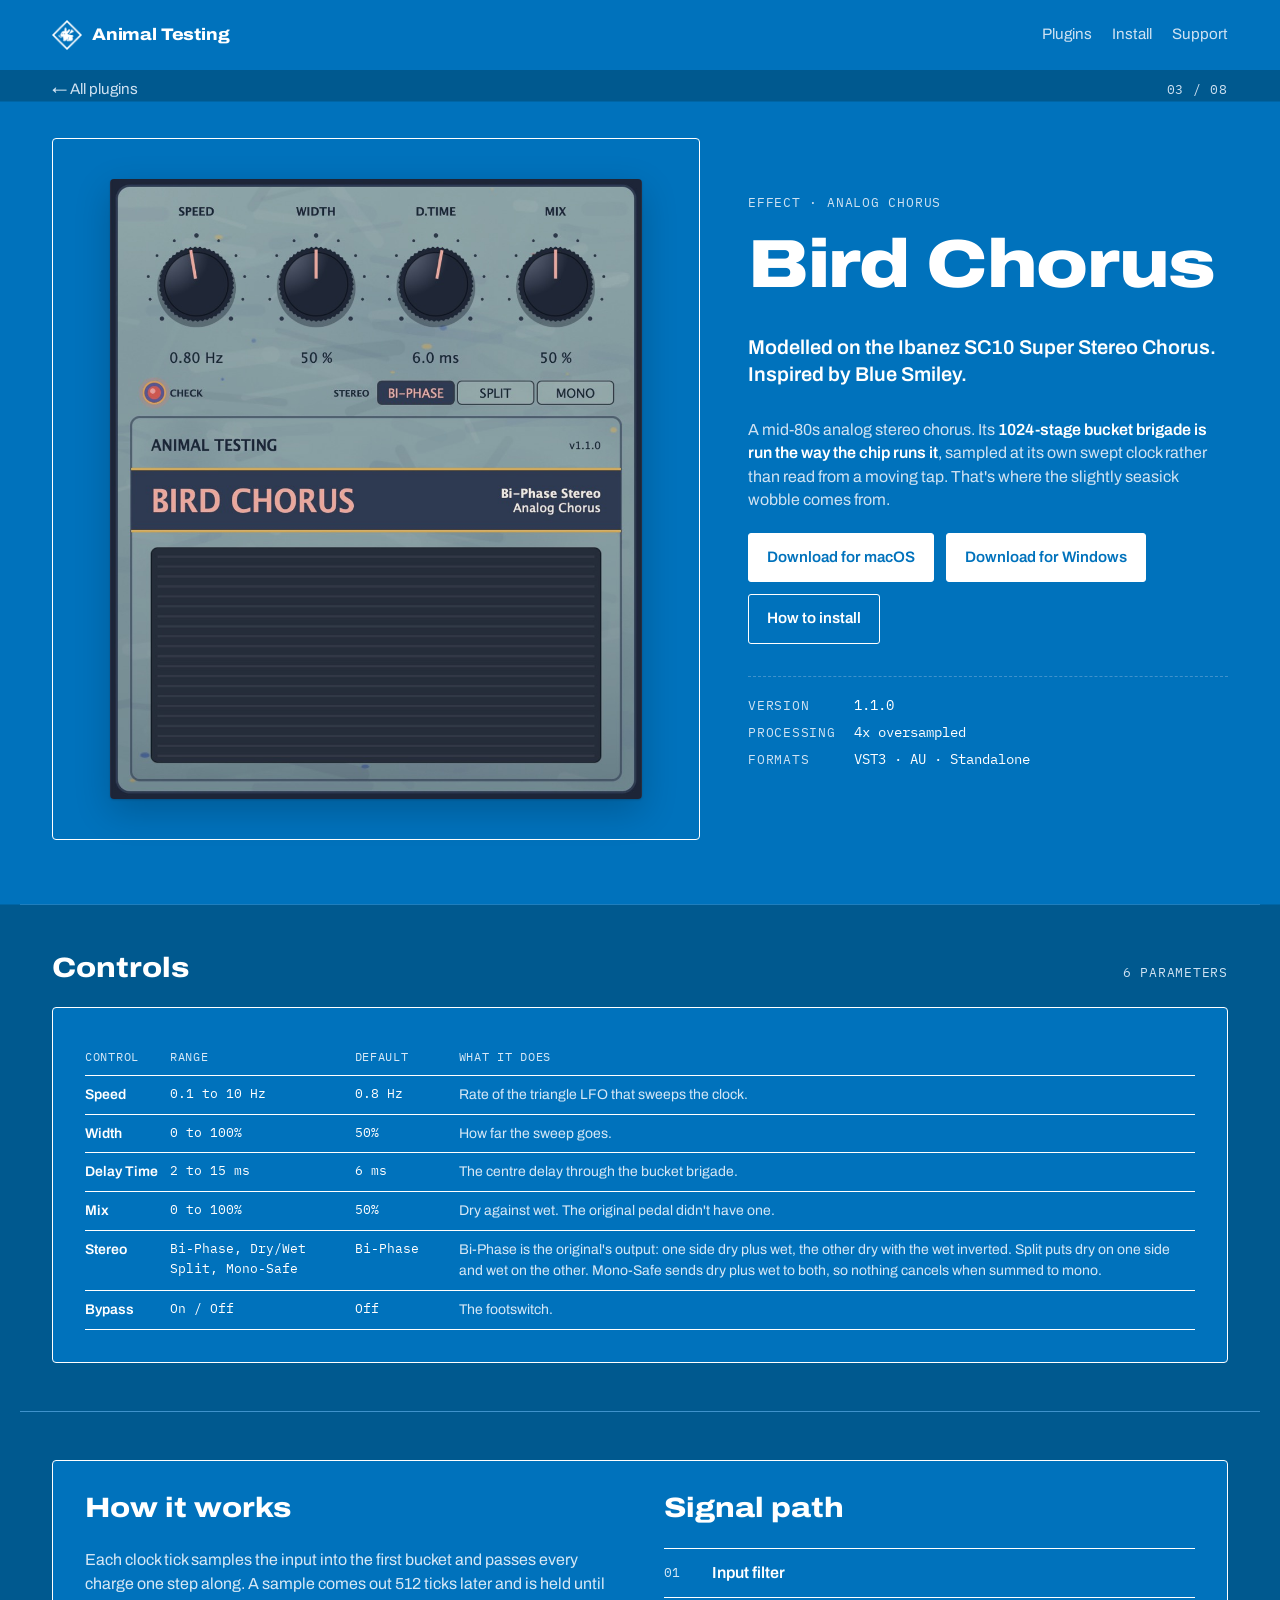
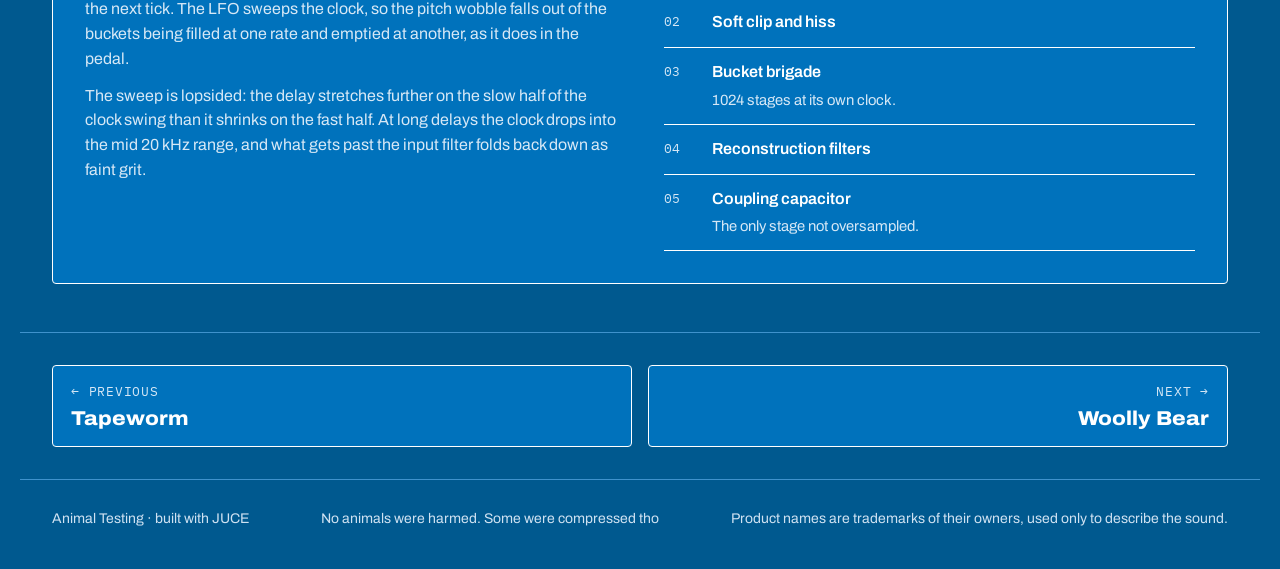
==== commit ac3c72fc: "Per-plugin download zips in CI and release; download links in README and on each plugin page" ====
--- a/site/bird-chorus/index.html
+++ b/site/bird-chorus/index.html
@@ -9,6 +9,8 @@
 <link rel="preconnect" href="https://fonts.googleapis.com">
 <link rel="preconnect" href="https://fonts.gstatic.com" crossorigin>
 <link rel="stylesheet" href="https://fonts.googleapis.com/css2?family=Archivo:wdth,wght@62..125,400..900&family=IBM+Plex+Mono:wght@400;500&display=swap">
+<link rel="icon" type="image/png" href="../favicon.png">
+<link rel="apple-touch-icon" href="../apple-touch-icon.png">
 <link rel="stylesheet" href="../style.css">
 </head>
 <body>
@@ -39,7 +41,8 @@
     <p class="desc">Modelled on the Ibanez SC10 Super Stereo Chorus. Inspired by Blue Smiley.</p>
     <p class="lede">A mid-80s analog stereo chorus. Its <strong>1024-stage bucket brigade is run the way the chip runs it</strong>, sampled at its own swept clock rather than read from a moving tap. That's where the slightly seasick wobble comes from.</p>
     <div class="actions">
-      <a class="btn primary" href="https://github.com/DoveCharles/AnimalTestingVST/releases/latest">Download</a>
+      <a class="btn primary" href="https://github.com/DoveCharles/AnimalTestingVST/releases/latest/download/AnimalTesting-BirdChorus-macOS.zip">Download for macOS</a>
+      <a class="btn primary" href="https://github.com/DoveCharles/AnimalTestingVST/releases/latest/download/AnimalTesting-BirdChorus-Windows.zip">Download for Windows</a>
       <a class="btn ghost" href="../#install">How to install</a>
     </div>
     <dl class="ledger" aria-label="At a glance">
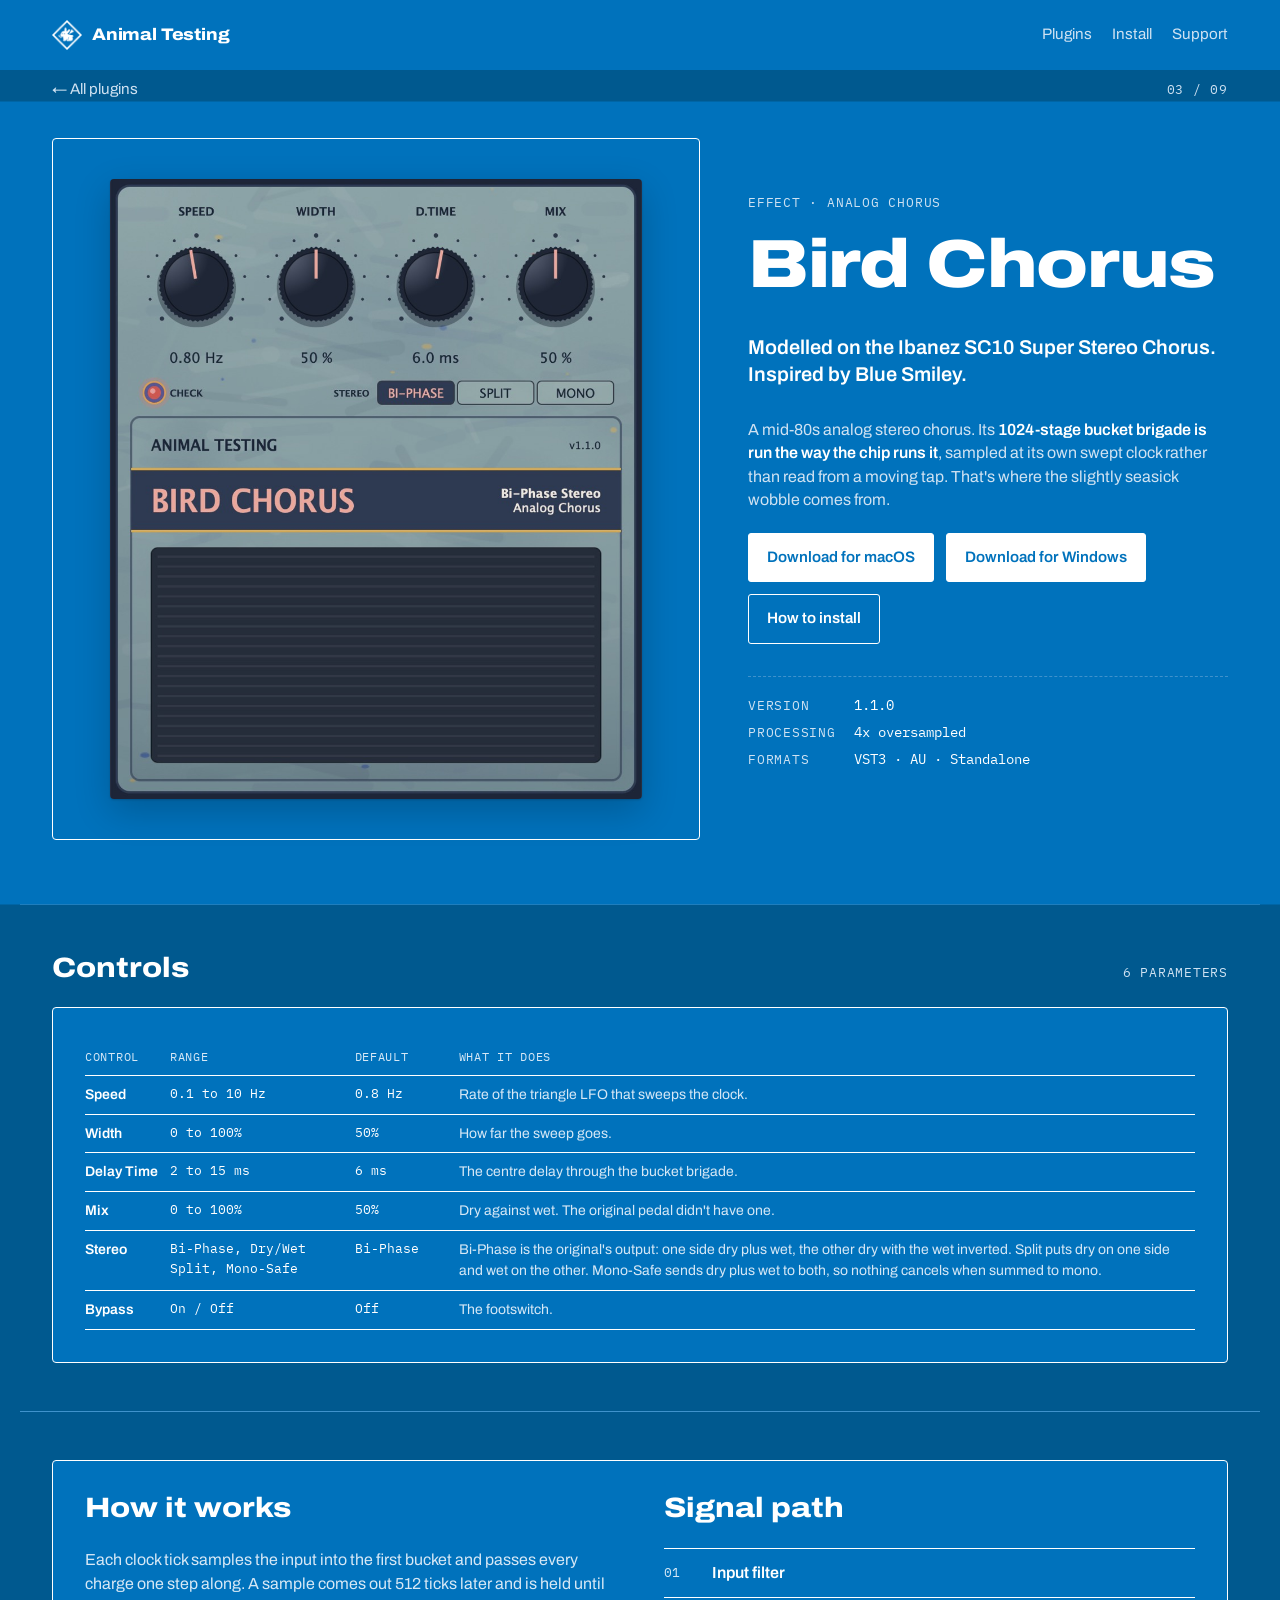
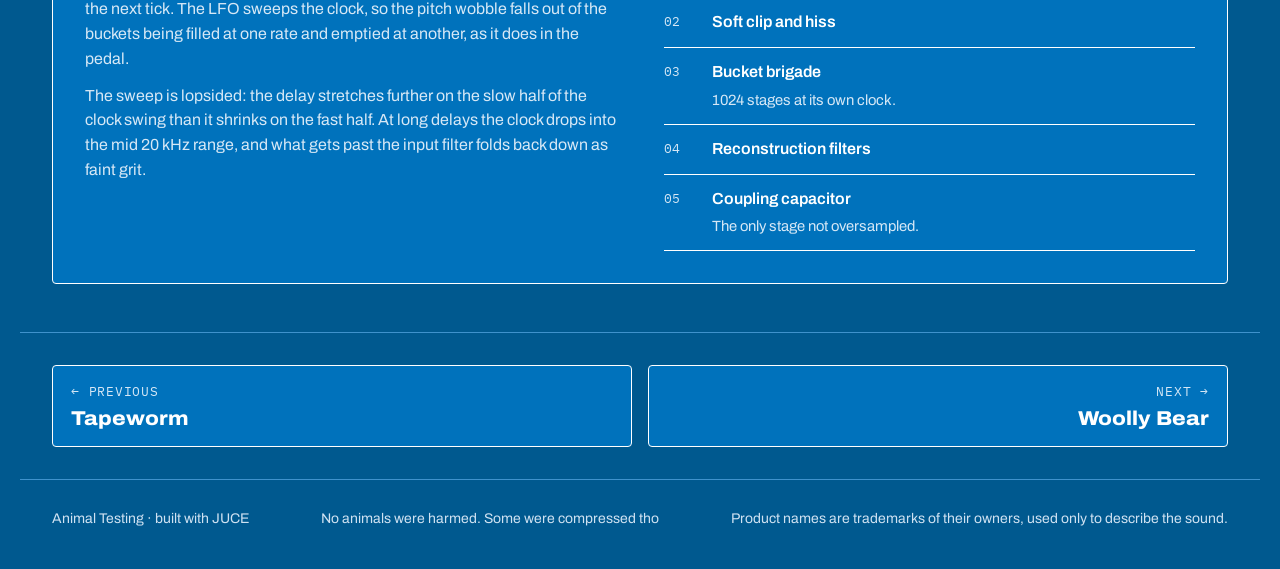
==== commit 599c9b8c: "Add AT Parrot: a singing formant synth with a lyrics box, styled like a talking toy Each MIDI note s" ====
--- a/site/bird-chorus/index.html
+++ b/site/bird-chorus/index.html
@@ -29,7 +29,7 @@
 
 <div class="wrap crumbs">
   <a href="../#plugins">← All plugins</a>
-  <span class="label">03 / 08</span>
+  <span class="label">03 / 09</span>
 </div>
 
 <main>
